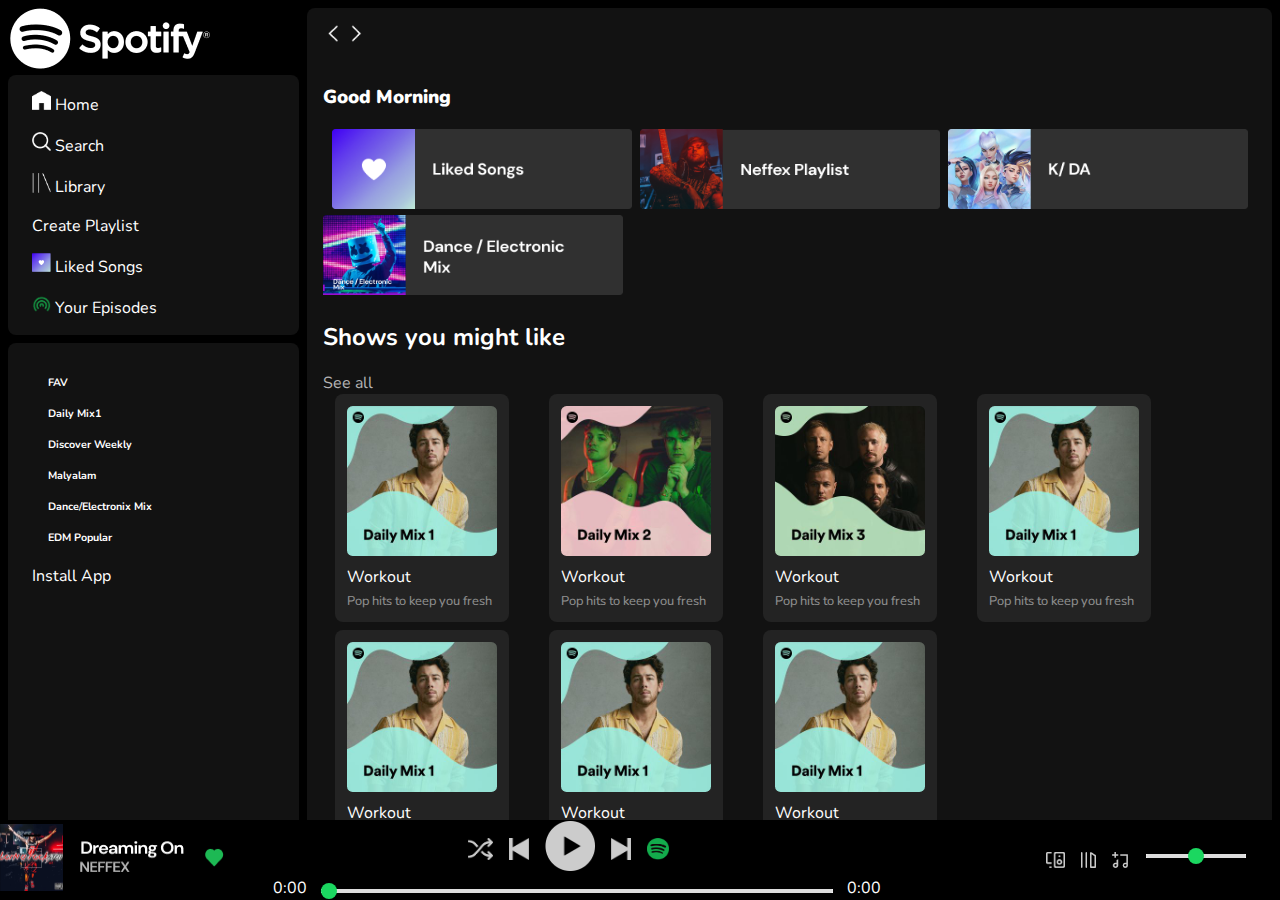
==== index.html @ b0bd9639 "final submit" ====
<!DOCTYPE html>
<html lang="en">
<head>
    <meta charset="UTF-8">
    <meta name="viewport" content="width=device-width, initial-scale=1.0">
    <link href="https://cdn.jsdelivr.net/npm/bootstrap@5.0.2/dist/css/bootstrap.min.css" rel="stylesheet" integrity="sha384-EVSTQN3/azprG1Anm3QDgpJLIm9Nao0Yz1ztcQTwFspd3yD65VohhpuuCOmLASjC" crossorigin="anonymous">
    <link rel="stylesheet" href="https://cdnjs.cloudflare.com/ajax/libs/font-awesome/6.4.2/css/all.min.css" integrity="sha512-z3gLpd7yknf1YoNbCzqRKc4qyor8gaKU1qmn+CShxbuBusANI9QpRohGBreCFkKxLhei6S9CQXFEbbKuqLg0DA==" crossorigin="anonymous" referrerpolicy="no-referrer" />
   <link rel="stylesheet" href="style.css">
    <title>Spotify - Web Player : Music for everyone</title>
    <link rel="icon" type="image/x-icon" href="./logo.png"/>
    <link rel="preconnect" href="https://fonts.googleapis.com">
<link rel="preconnect" href="https://fonts.gstatic.com" crossorigin>
<link href="https://fonts.googleapis.com/css2?family=Nunito:ital,wght@0,400;0,700;1,300&display=swap" rel="stylesheet">
</head>
<body>
    <script src="https://cdn.jsdelivr.net/npm/@popperjs/core@2.9.2/dist/umd/popper.min.js" integrity="sha384-IQsoLXl5PILFhosVNubq5LC7Qb9DXgDA9i+tQ8Zj3iwWAwPtgFTxbJ8NT4GN1R8p" crossorigin="anonymous"></script>
<script src="https://cdn.jsdelivr.net/npm/bootstrap@5.0.2/dist/js/bootstrap.min.js" integrity="sha384-cVKIPhGWiC2Al4u+LWgxfKTRIcfu0JTxR+EQDz/bgldoEyl4H0zUF0QKbrJ0EcQF" crossorigin="anonymous"></script>



<div class="container">
    
    <div class="sidebar">
        <a href="https://open.spotify.com/?" target="_blank"><img src="./Spotify logo (1).png" alt="Spotify"></a>
        <div class="top-icons">
            <div class="link-flex">
                <img src="./home.png" alt="home">
                <a href="#">Home</a>
            </div>
            <div class="link-flex">
                <img src="./search.png" alt="search">
                <a href="#">Search</a> 
            </div>
            <div class="link-flex">
                <img src="./library.png" alt="library">
                <a href="#">Library</a>
            </div>
            <div class="link-flex niitn mt-3">
                <i class="fa-solid fa-plus"></i>
                <a href="#">Create Playlist</a>
            </div>
            <div class="link-flex">
                <img src="./liked.png" alt="library">
                <a href="#">Liked Songs</a>
            </div>
            <div class="link-flex">
                <img src="./episodes.png" alt="library">
                <a href="#">Your Episodes</a>
            </div>

        </div>
        <div class="library">
          <h6>FAV</h6>
          <h6>Daily Mix1</h6>
          <h6>Discover Weekly</h6>
          <h6>Malyalam</h6>
          <h6>Dance/Electronix Mix</h6>
          <h6>EDM Popular</h6>
          <div class="Install  ">
            <i class="fa-regular fa-circle-down"></i>
            <a href="#" >Install App</a>
          </div>
        </div>
    </div>
    <div class="main-content">
        <div class="navbar">
            <div class="link-flex">
                <img src="./back_navigation.png">
                <img src="./forward_navigation.png">
            </div>
        </div>
        <div class="good-morning">
            <h3><b>Good Morning</b></h3>
            <div class="morning-cards">
                <a href="player.html" target="_blank">
               <img src="Liked songs.png">
            </a>
            <a href="player.html" target="_blank">
               <img src="Neffex.png">
            </a>
               <a href="player.html" target="_blank">
               <img src="da.png" >
            </a>
            </div>
            <a href="player.html" target="_blank">
            <img src="Electronic Mix.png" class="mc-image ms-3 mt-4" >
        </a>
        </div>
        <div class="p-4">
            <div class="d-flex justify-content-between">
            <h2>Shows you might like</h2>
            <a href="#" id="anchor">See all</a>
        </div>
        <div class="card-container">
           <a href="player.html">
            <div class="card">
              <img src="./mix1.jpeg" class="card-img"/>
              <p class="card-name">Workout</p>  
              <p class="card-description">Pop hits to keep you fresh</p>
            </div></a>


            <a href="player.html"></a>
            <div class="card">
                <img src="./mix2.jpeg" class="card-img"/>
                <p class="card-name">Workout</p>  
                <p class="card-description">Pop hits to keep you fresh</p>
              </div></a>

              <a href="player.html"></a>
              <div class="card">
                <img src="./mix3.jpeg" class="card-img"/>
                <p class="card-name">Workout</p>  
                <p class="card-description">Pop hits to keep you fresh</p>
              </div></a>

              <a href="player.html"></a>
              <div class="card">
                <img src="./mix1.jpeg" class="card-img"/>
                <p class="card-name">Workout</p>  
                <p class="card-description">Pop hits to keep you fresh</p>
              </div></a>

              <a href="player.html"></a>
              <div class="card">
                <img src="./mix1.jpeg" class="card-img"/>
                <p class="card-name">Workout</p>  
                <p class="card-description">Pop hits to keep you fresh</p>
              </div></a>

              <a href="player.html"></a>
              <div class="card">
                <img src="./mix1.jpeg" class="card-img"/>
                <p class="card-name">Workout</p>  
                <p class="card-description">Pop hits to keep you fresh</p>
              </div></a>

              <a href="player.html"></a>
              <div class="card">
                <img src="./mix1.jpeg" class="card-img"/>
                <p class="card-name">Workout</p>  
                <p class="card-description">Pop hits to keep you fresh</p>
              </div></a>
        </div>
        </div>
    </div>
    <div class="player">
        <div class="volume-controls1">
            <img src="./Artist , title section.png" class="m-3 me-5">
        </div>
        <div class="player-center ms-5">
            <div class="player-controls">
                <img src="./shuffle.png" style="height: 1ren; margin-right: 1rem; opacity: 0.8"/>
                <img src="./previous_musicbar.png" style="height: 1ren; margin-right: 1rem; opacity: 0.8"/>
               <a class="splayer" href="https://open.spotify.com/album/1wt2WZBZZ9GhM0AC61l7SS?si=8d570eac2fc14241" target="_blank"> <img src="./play_musicbar.png" style="height: 1ren; margin-right: 1rem; opacity: 0.8"/></a>
                <img src="./next_musicbar.png" style="height: 1ren; margin-right: 1rem; opacity: 0.8"/>
                <img src="./logo.png" style="height: 1ren; margin-right: 1rem; opacity: 0.8"/>
            </div>
            <div class="player-timeline">
                <span class="current-time">0:00</span>
                <input type="range" class="timeline-slider" min="0" max="100" step="1" value="0"/>
                <span class="total-time">0:00</span>
            </div>
        </div>
        <div class="volume-controls">
            <img src="./device.png" alt="volume"/>
            <img src="./playlist.png" alt="volume"/>
            <img src="./music.png" alt="volume"/>
            <input type="range" class="volume-slider" min="0" max="100" step="1" value="50"/>
        </div>
    </div>
</div>


</body>
</html>
---- style.css ----
:root{
    --black: #000;
    --grey: #121212;
    --light-grey:#232323;
    --white:#fff;
}
body,html{
    height: 100%;
    margin:0rem;
    overflow:hidden;
    display: flex;
    flex-direction: column;
    font-family: "Nunito", sans-serif;
    background-color: var(--black);
    color: var(--white);

}
a{
    color: var(--white);
    text-decoration: none;
}
a:hover,.card>p:hover{
    background-color: #ddd;
    color: blue;
}
.card>img:hover{
    width:155px;
    background-color: lightskyblue;
}
.good-morning>img:hover,.morning-cards>img:hover{
background-color: #fff;
width: 310px;;
height:90px;
}
.player-controls>img:hover,.volume-controls>img:hover{
    background-color: #ddd;

}
.container{
    flex:1;
    display: flex;
    overflow:hidden;
    background-color:var(--black);
    padding:0.5rem;
}
.sidebar{
    flex:0.25;
    background-color: var(--black);
    margin-right: 0.5rem;
    border-radius: 0.5rem;
}
.my-sidebar{
    flex:0.16;
    background-color: var(--black);
    margin-right: 0.5rem;
    border-radius: 0.5rem;
}
.main-content{
    flex:0.8;
    background-color: var(--grey);
    overflow-y: auto;
    border-radius: 0.5rem;
    padding: 0rem 1rem;
    padding-bottom: 6rem;
}
.my-main-content{
    flex:0.8;
    position: sticky;
    background-color: var(--grey);
    overflow-y: auto;
    border-radius: 0.5rem;
    padding: 0rem 1rem;
    padding-bottom: 6rem;
    width: 80vw !important;
}

.my-navbar{
    background-color: rgb(113 136 131);
      
    position: sticky;
    top:0;
    display: flex;
    justify-content: space-between;
    padding: 1rem 0rem;
    align-items: center;
    
    z-index: 1000;
}
.player{
    position: fixed;
    background-color: orange;
    height:80px;
    width: 100%;
    left:0;
    bottom: 0;

}
.top-icons{
    background-color: var(--grey);
    display: flex;
    flex-direction: column;
    gap:1rem;
    margin-bottom: 0.5rem;
    padding:1rem 1.5rem;
    border-radius: 0.5rem;
}
.link-flex:hover{
    opacity: 1;
    transition: all 0.3s;
}
.link-flex img{
    height:1.2rem;
    width: 1.2rem;
}
.link-flex p{
    font-size: 1rem;
    color: var(--white);
}
.library{
    background-color: var(--grey);
    padding: 1rem 1.5rem;
    border-radius: 0.5rem;
    flex:3;
    overflow-y: auto !important;
    height:90vh;
}
.library h6{
    margin:1rem;
}
.Install{
    bottom: 0; 
    align-items: end;
    margin-top: 20px;
}
.library>h6:hover{
    color:blue;
    background-color: white;
}
.navbar{
    
    position: sticky;
    top:0;
    display: flex;
    justify-content: space-between;
    padding: 1rem 0rem;
    align-items: center;
    background-color: var(--grey);
    z-index: 1000;
}
.morning-cards{
    display: flex;
    flex-wrap: wrap;
    justify-content: space-evenly;
}
.morning-cards>a>img,.mc-image{
   width: 300px;
   height: 80px; 
}
#anchor{
    color:  #B3B3B3;
    
}
.card-container{
    display: flex;
    gap: 0.5em;
    flex-wrap: wrap;
}
.card{
    width:150px;
    background-color: var(--light-grey);
    padding: 0.75rem;
    border-radius: 0.5rem;
    height:fit-content;
    margin: 0rem 0.75rem;
}
.card-img{
    width:100%;
    border-radius: 0.35rem;
}
.card-name{
    margin: 0.25rem 0;
}
.card-description{
    margin: 0;
    font-size: 0.8rem;
    opacity: 0.5;
}
.player{
    width: 100%;
    height: 80px;
    position: fixed;
    bottom:0;
    background-color: var(--black);
    display: flex;
    justify-content: space-between;
    align-items: center;
}
.player{
    display: flex;
    justify-content: space-between;
    align-items: center;
    width: 100vw;
}
.volume-controls{
    width: 25vw;
    display: flex;
    justify-content: flex-end;
}
.player-center{
width: 50vw;
display: flex;
flex-direction: column;
justify-content: center;
align-items: center;
}

.volume-controls{
    display: flex;
    justify-content: flex-end;
    margin-right: 2rem;
}
.player-controls{
    display: flex;
    align-items: center;
}

.player-controls>img{
    height: 1.4rem;
    margin-right: 1rem;
    opacity: 0.8;
}
.timeline-slider{
    margin:0 10px;
    width: 40vw;
}
.volume-slider{
    width:100px;
    height:4px;
}
.timeline-slider,.volume-slider{
    -webkit-appearance:none;
}
.timeline-slider::-webkit-slider-runnable-track,.volume-slider::-webkit-slider-runnable-track{
    height: 4px;
    background: #ddd;
    border:none;
    border-radius: 100px;
}
.timeline-slider::-webkit-slider-thumb,.volume-slider::-webkit-slider-thumb{
    -webkit-appearance:none;
    border:none;
    height:16px;
    width:16px;
    border-radius: 50%;
    background: #1bd760;
    margin-top: -6px;
}
.timeline-slider:focus,.volume-slider:focus{
    outline:none;
}
.volume-controls>img{
    height: 1rem;
    margin-right: 1rem;
    opacity: 0.8;
}
.volume-controls1>img{
    width: 225px;
    height: 67px;
    margin-top: ;
}
.sidebar-img{
    width: 230px;
    height:230px;
    align-items:;
    margin-top: 100px;
}
.my-sidebar{
    width: 230px !important;
    
}
.pop{
    background-color: rgb(113 136 131);
}
.my-pop-sec{
    display: flex;
    flex-direction: column;
    justify-content:end;
    align-items: start;
}
.splayer img{
    height: 50px;
    width: 50px;
}
.my-pop-sec>p:hover,.my-pop-sec>h1:hover{
    background-color: #ddd;
    color: blue; 
}
.icon-play{
    width: 45px;
    height: 45px;;
}
.icon{
    overflow: auto;
}
.icon>img:hover{
    background-color: #fff;
    width:50px;
    height: 50px;
}
.list-image>img:hover{
    background-color: white;

}
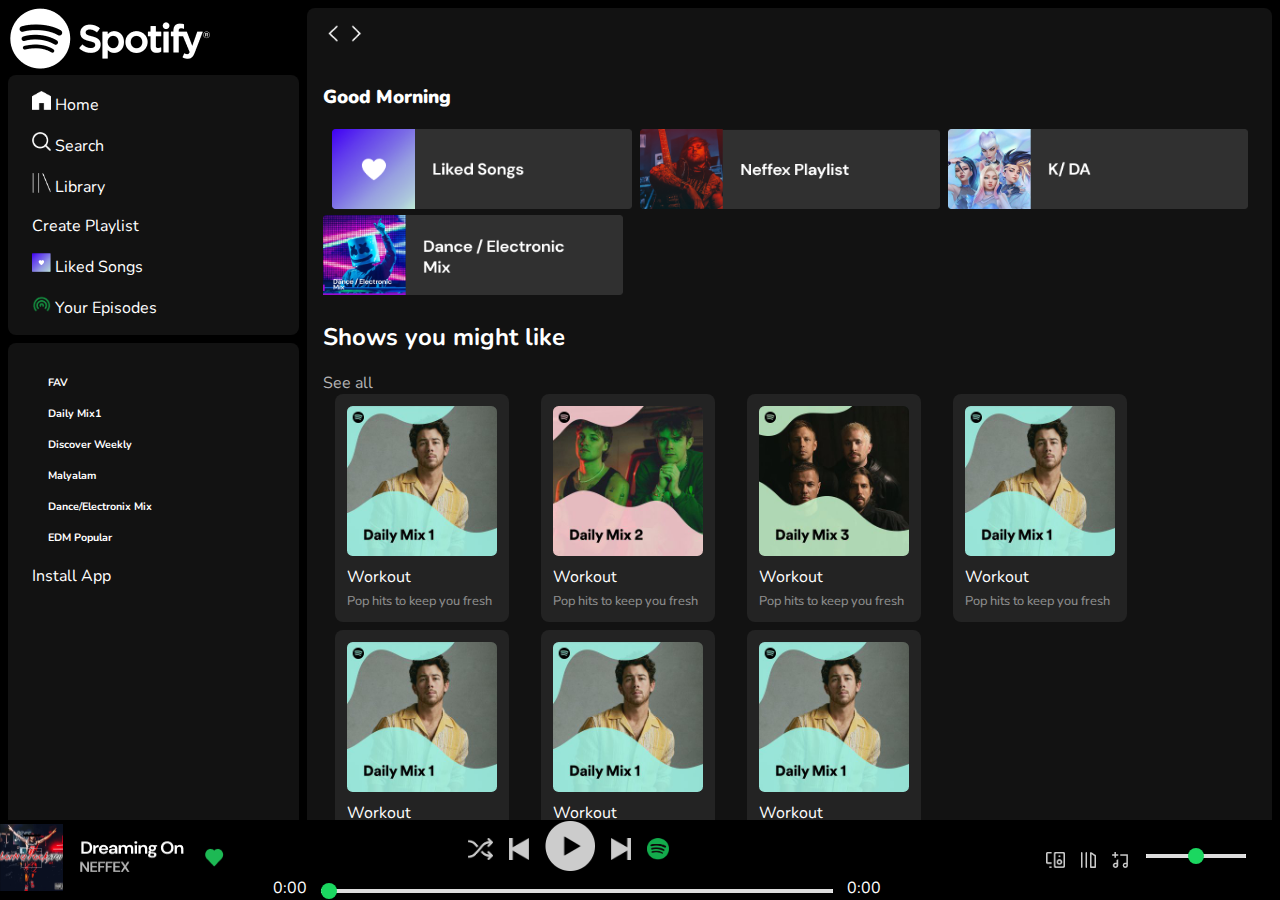
==== commit ca75bb1e: "final submit1" ====
--- a/index.html
+++ b/index.html
@@ -100,42 +100,42 @@
             </div></a>
 
 
-            <a href="player.html"></a>
+            <a href="player.html">
             <div class="card">
                 <img src="./mix2.jpeg" class="card-img"/>
                 <p class="card-name">Workout</p>  
                 <p class="card-description">Pop hits to keep you fresh</p>
               </div></a>
 
-              <a href="player.html"></a>
+              <a href="player.html">
               <div class="card">
                 <img src="./mix3.jpeg" class="card-img"/>
                 <p class="card-name">Workout</p>  
                 <p class="card-description">Pop hits to keep you fresh</p>
               </div></a>
 
-              <a href="player.html"></a>
+              <a href="player.html">
               <div class="card">
                 <img src="./mix1.jpeg" class="card-img"/>
                 <p class="card-name">Workout</p>  
                 <p class="card-description">Pop hits to keep you fresh</p>
               </div></a>
 
-              <a href="player.html"></a>
+              <a href="player.html">
               <div class="card">
                 <img src="./mix1.jpeg" class="card-img"/>
                 <p class="card-name">Workout</p>  
                 <p class="card-description">Pop hits to keep you fresh</p>
               </div></a>
 
-              <a href="player.html"></a>
+              <a href="player.html">
               <div class="card">
                 <img src="./mix1.jpeg" class="card-img"/>
                 <p class="card-name">Workout</p>  
                 <p class="card-description">Pop hits to keep you fresh</p>
               </div></a>
 
-              <a href="player.html"></a>
+              <a href="player.html">
               <div class="card">
                 <img src="./mix1.jpeg" class="card-img"/>
                 <p class="card-name">Workout</p>  
